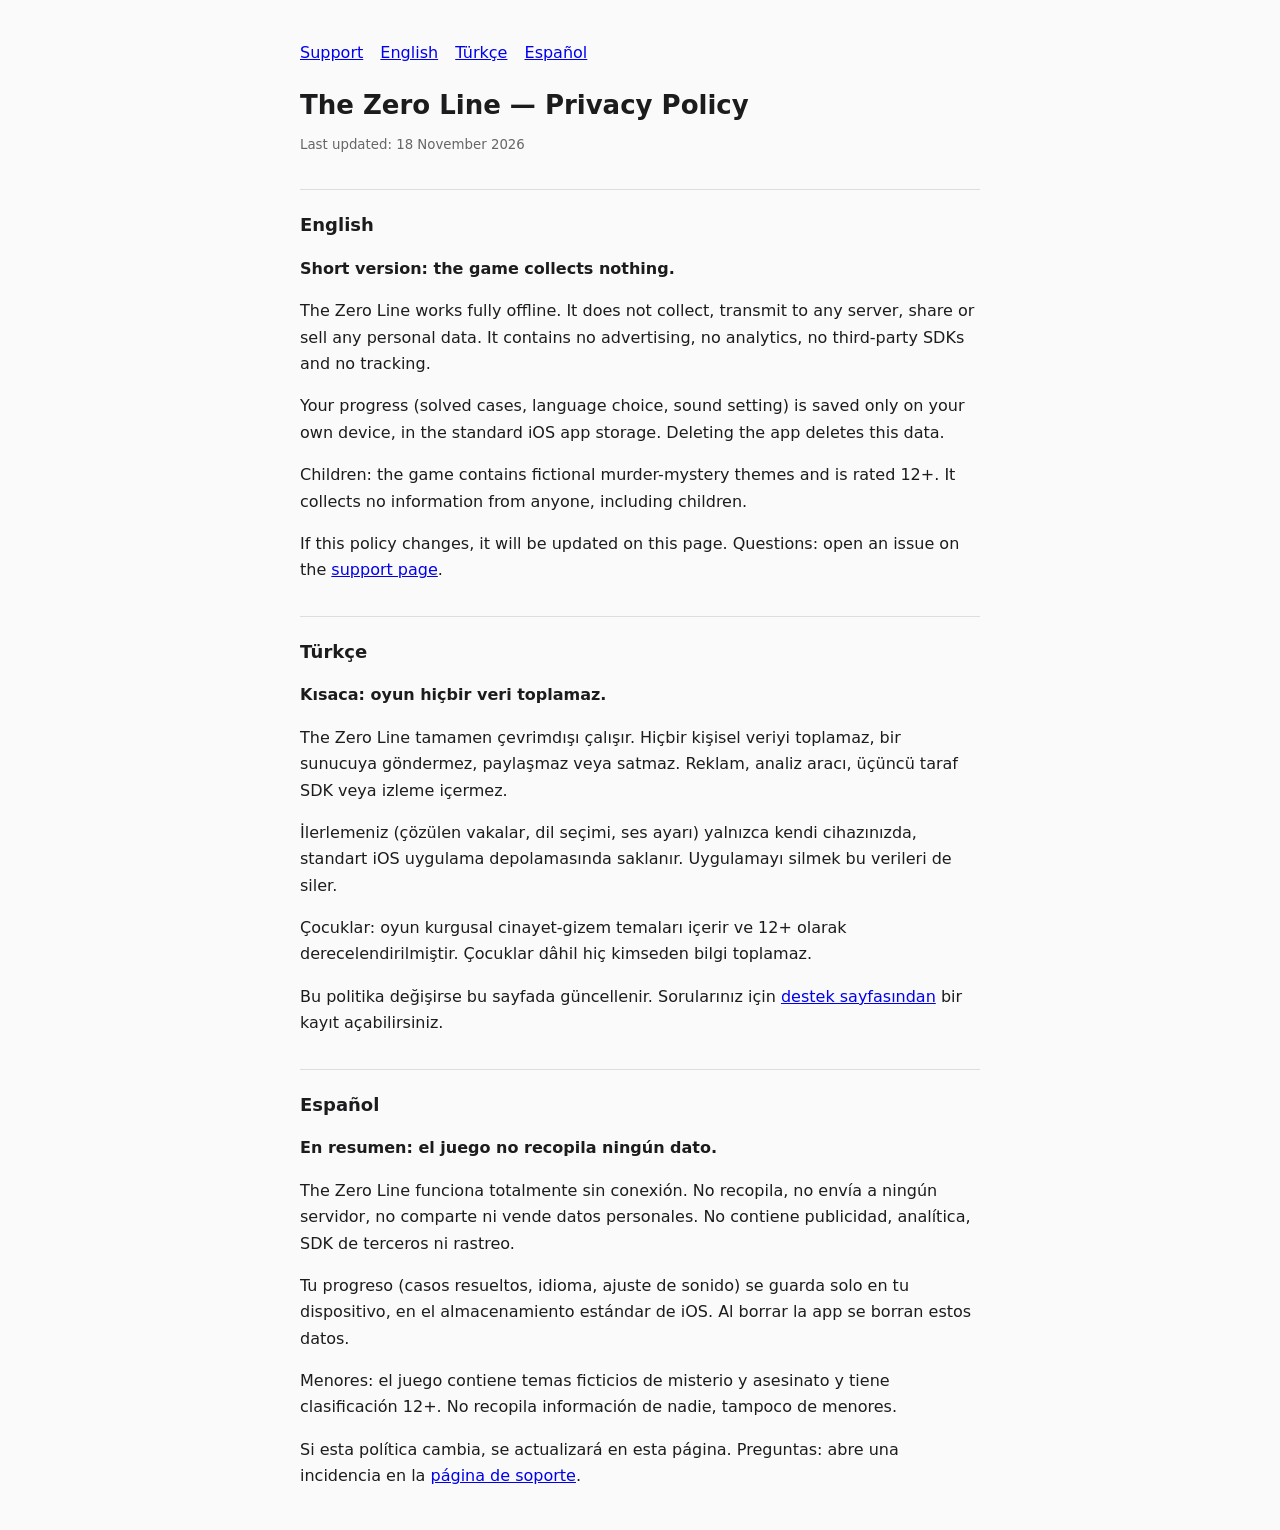
==== privacy.html @ 33f0920c "Add privacy policy and support pages" ====
<!doctype html><html lang="en"><head><meta charset="utf-8"><meta name="viewport" content="width=device-width,initial-scale=1"><title>The Zero Line — Privacy Policy</title><link rel="stylesheet" href="style.css"></head><body>
<nav><a href="index.html">Support</a> <a href="#en">English</a> <a href="#tr">Türkçe</a> <a href="#es">Español</a></nav>
<h1>The Zero Line — Privacy Policy</h1>
<small>Last updated: 18 November 2026</small>

<h2 id="en">English</h2>
<p><b>Short version: the game collects nothing.</b></p>
<p>The Zero Line works fully offline. It does not collect, transmit to any server, share or sell any personal data. It contains no advertising, no analytics, no third-party SDKs and no tracking.</p>
<p>Your progress (solved cases, language choice, sound setting) is saved only on your own device, in the standard iOS app storage. Deleting the app deletes this data.</p>
<p>Children: the game contains fictional murder-mystery themes and is rated 12+. It collects no information from anyone, including children.</p>
<p>If this policy changes, it will be updated on this page. Questions: open an issue on the <a href="https://github.com/ekucet/zeroline-site/issues">support page</a>.</p>

<h2 id="tr">Türkçe</h2>
<p><b>Kısaca: oyun hiçbir veri toplamaz.</b></p>
<p>The Zero Line tamamen çevrimdışı çalışır. Hiçbir kişisel veriyi toplamaz, bir sunucuya göndermez, paylaşmaz veya satmaz. Reklam, analiz aracı, üçüncü taraf SDK veya izleme içermez.</p>
<p>İlerlemeniz (çözülen vakalar, dil seçimi, ses ayarı) yalnızca kendi cihazınızda, standart iOS uygulama depolamasında saklanır. Uygulamayı silmek bu verileri de siler.</p>
<p>Çocuklar: oyun kurgusal cinayet-gizem temaları içerir ve 12+ olarak derecelendirilmiştir. Çocuklar dâhil hiç kimseden bilgi toplamaz.</p>
<p>Bu politika değişirse bu sayfada güncellenir. Sorularınız için <a href="https://github.com/ekucet/zeroline-site/issues">destek sayfasından</a> bir kayıt açabilirsiniz.</p>

<h2 id="es">Español</h2>
<p><b>En resumen: el juego no recopila ningún dato.</b></p>
<p>The Zero Line funciona totalmente sin conexión. No recopila, no envía a ningún servidor, no comparte ni vende datos personales. No contiene publicidad, analítica, SDK de terceros ni rastreo.</p>
<p>Tu progreso (casos resueltos, idioma, ajuste de sonido) se guarda solo en tu dispositivo, en el almacenamiento estándar de iOS. Al borrar la app se borran estos datos.</p>
<p>Menores: el juego contiene temas ficticios de misterio y asesinato y tiene clasificación 12+. No recopila información de nadie, tampoco de menores.</p>
<p>Si esta política cambia, se actualizará en esta página. Preguntas: abre una incidencia en la <a href="https://github.com/ekucet/zeroline-site/issues">página de soporte</a>.</p>
</body></html>
---- style.css ----
body{font:16px/1.65 system-ui,-apple-system,sans-serif;max-width:680px;margin:40px auto;padding:0 16px;color:#1c1c1e;background:#fafafa}
h1{font-size:26px;margin-bottom:4px}h2{font-size:18px;margin-top:32px;border-top:1px solid #ddd;padding-top:20px}
nav a{margin-right:12px}small{color:#666}
@media(prefers-color-scheme:dark){body{background:#101214;color:#e8e6df}h2{border-color:#333}a{color:#f2a541}small{color:#999}}
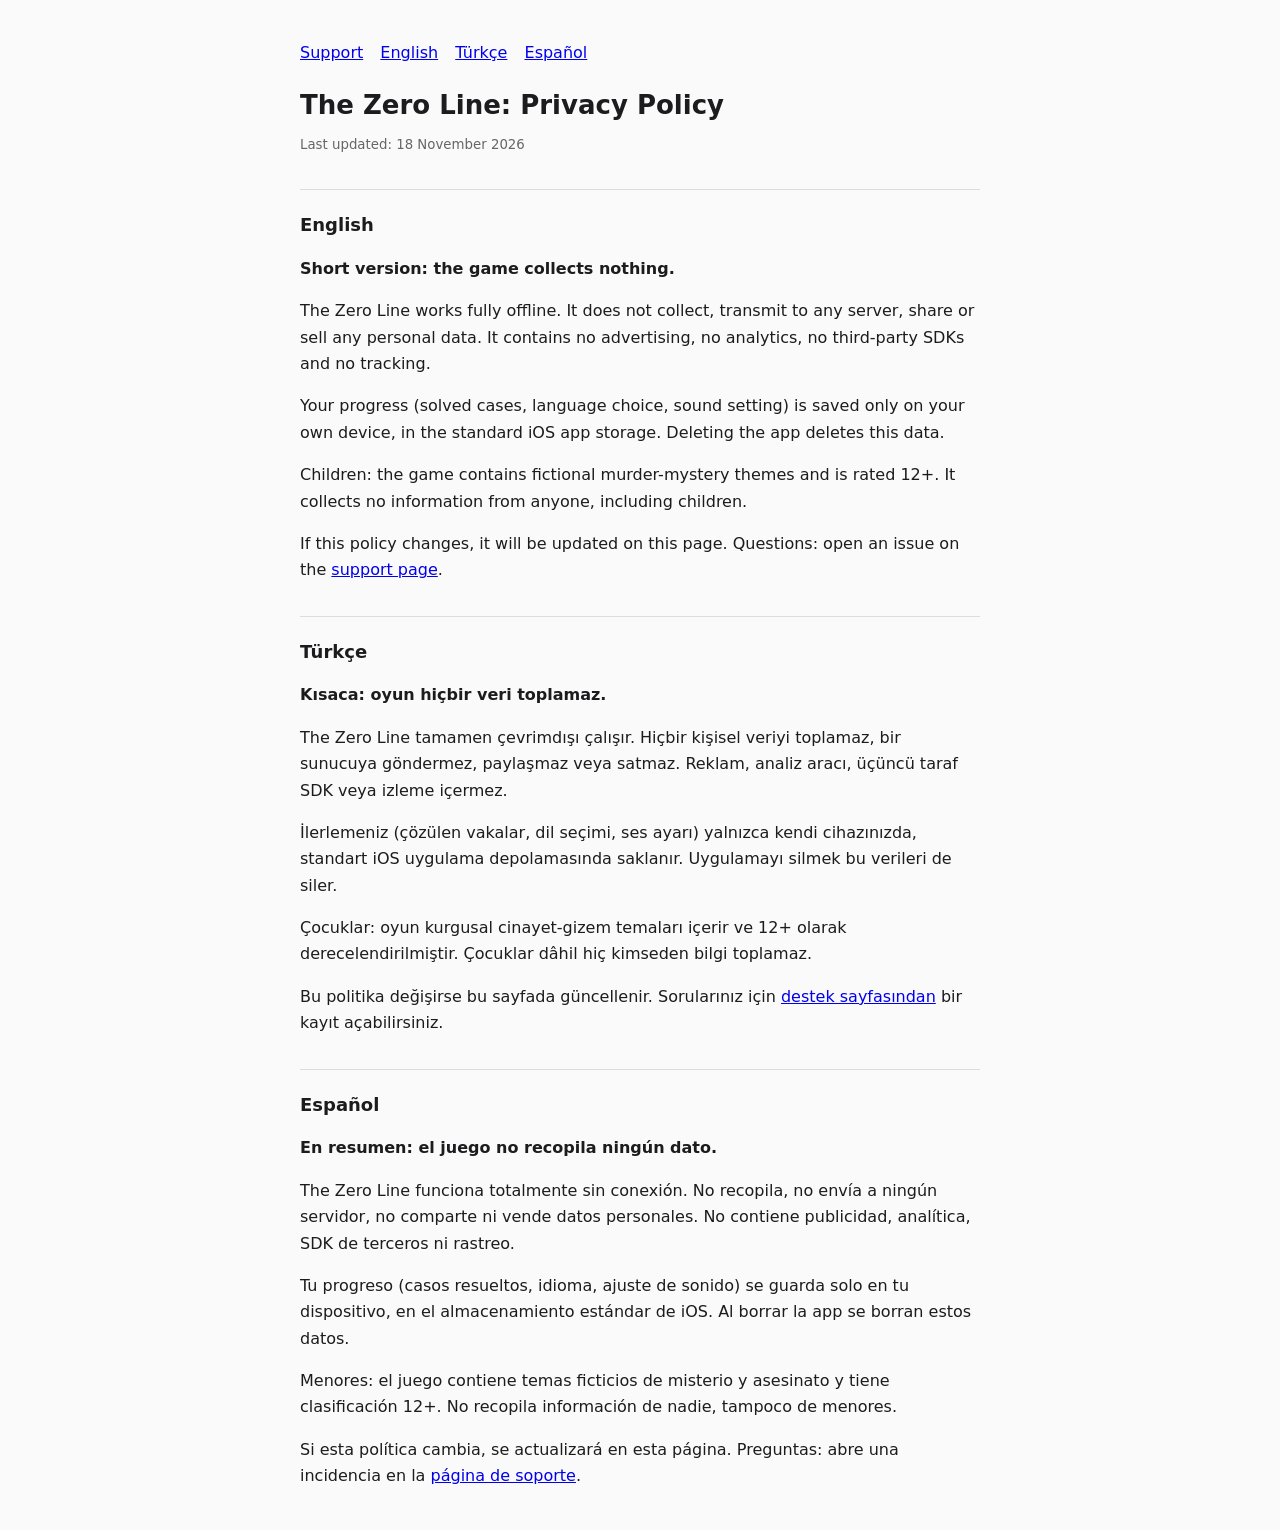
==== commit 8753c538: "Remove long dashes from site text" ====
--- a/privacy.html
+++ b/privacy.html
@@ -1,6 +1,6 @@
-<!doctype html><html lang="en"><head><meta charset="utf-8"><meta name="viewport" content="width=device-width,initial-scale=1"><title>The Zero Line — Privacy Policy</title><link rel="stylesheet" href="style.css"></head><body>
+<!doctype html><html lang="en"><head><meta charset="utf-8"><meta name="viewport" content="width=device-width,initial-scale=1"><title>The Zero Line: Privacy Policy</title><link rel="stylesheet" href="style.css"></head><body>
 <nav><a href="index.html">Support</a> <a href="#en">English</a> <a href="#tr">Türkçe</a> <a href="#es">Español</a></nav>
-<h1>The Zero Line — Privacy Policy</h1>
+<h1>The Zero Line: Privacy Policy</h1>
 <small>Last updated: 18 November 2026</small>
 
 <h2 id="en">English</h2>
